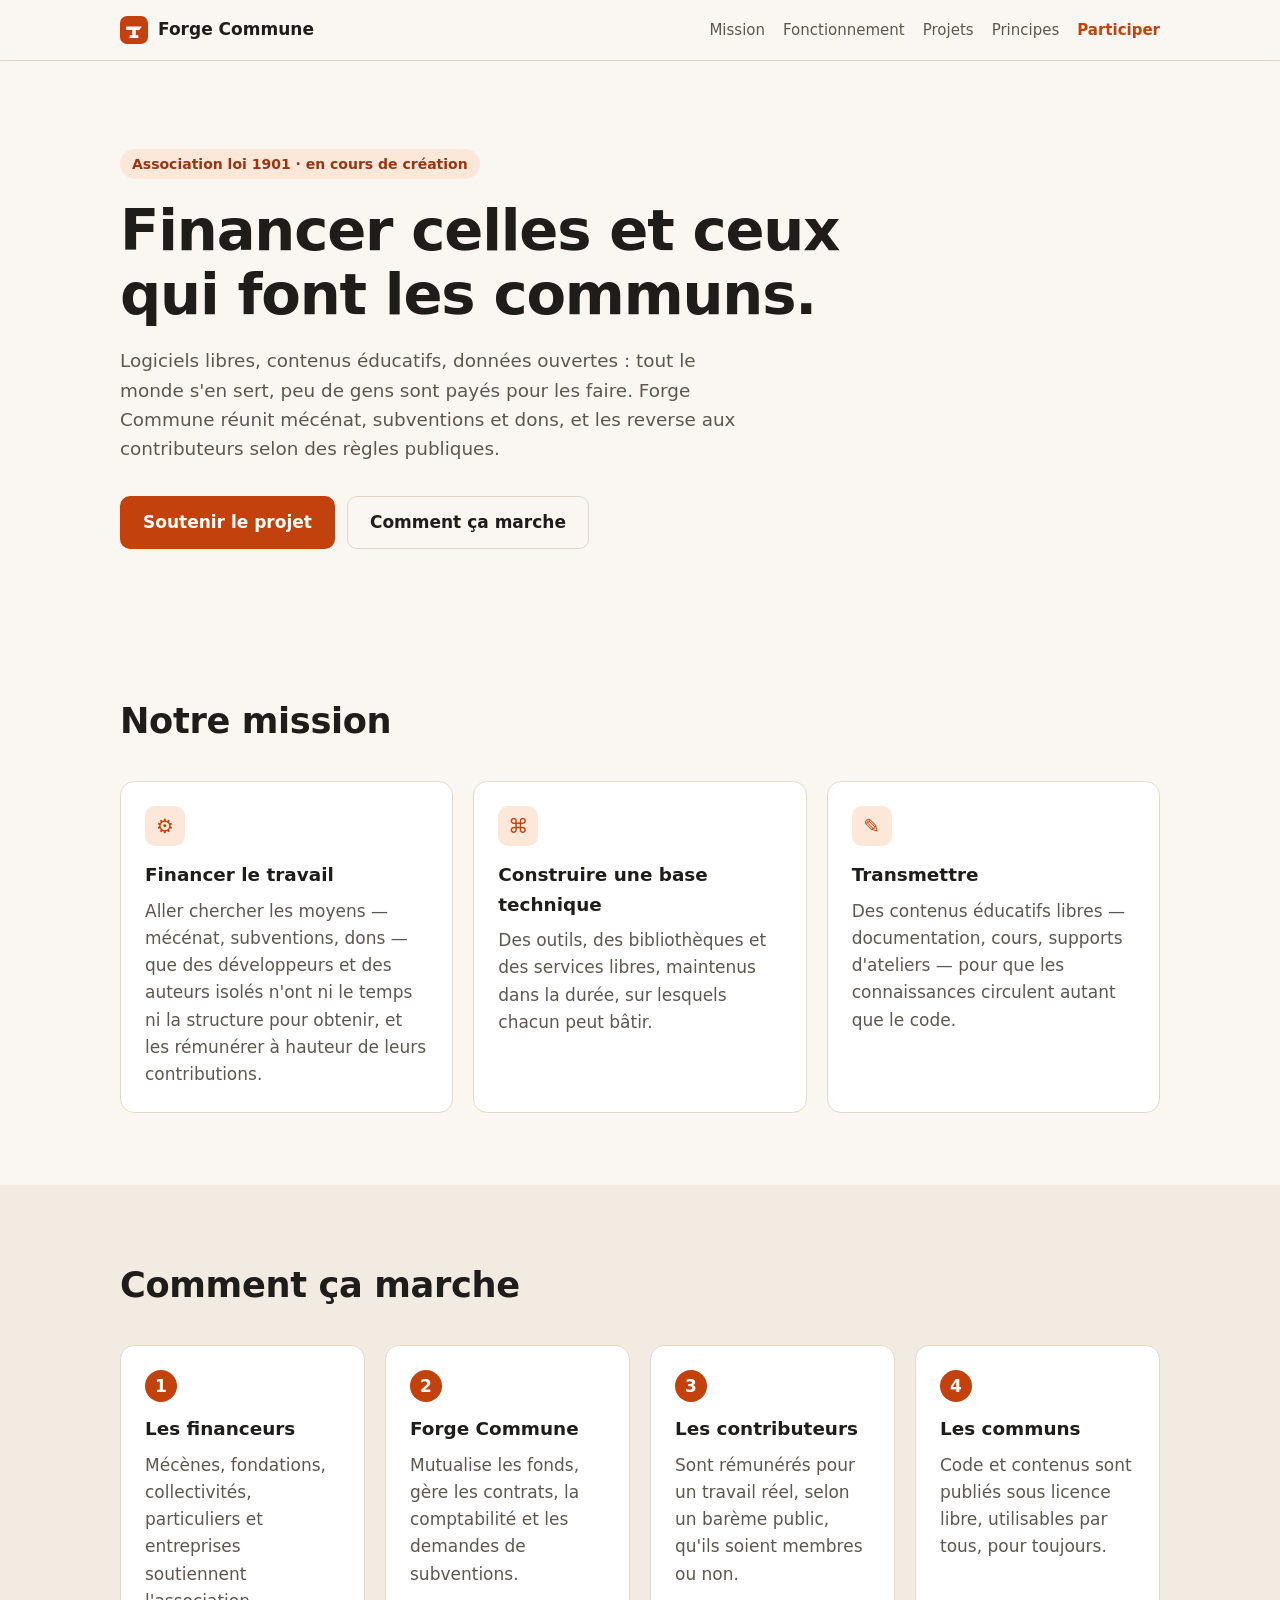
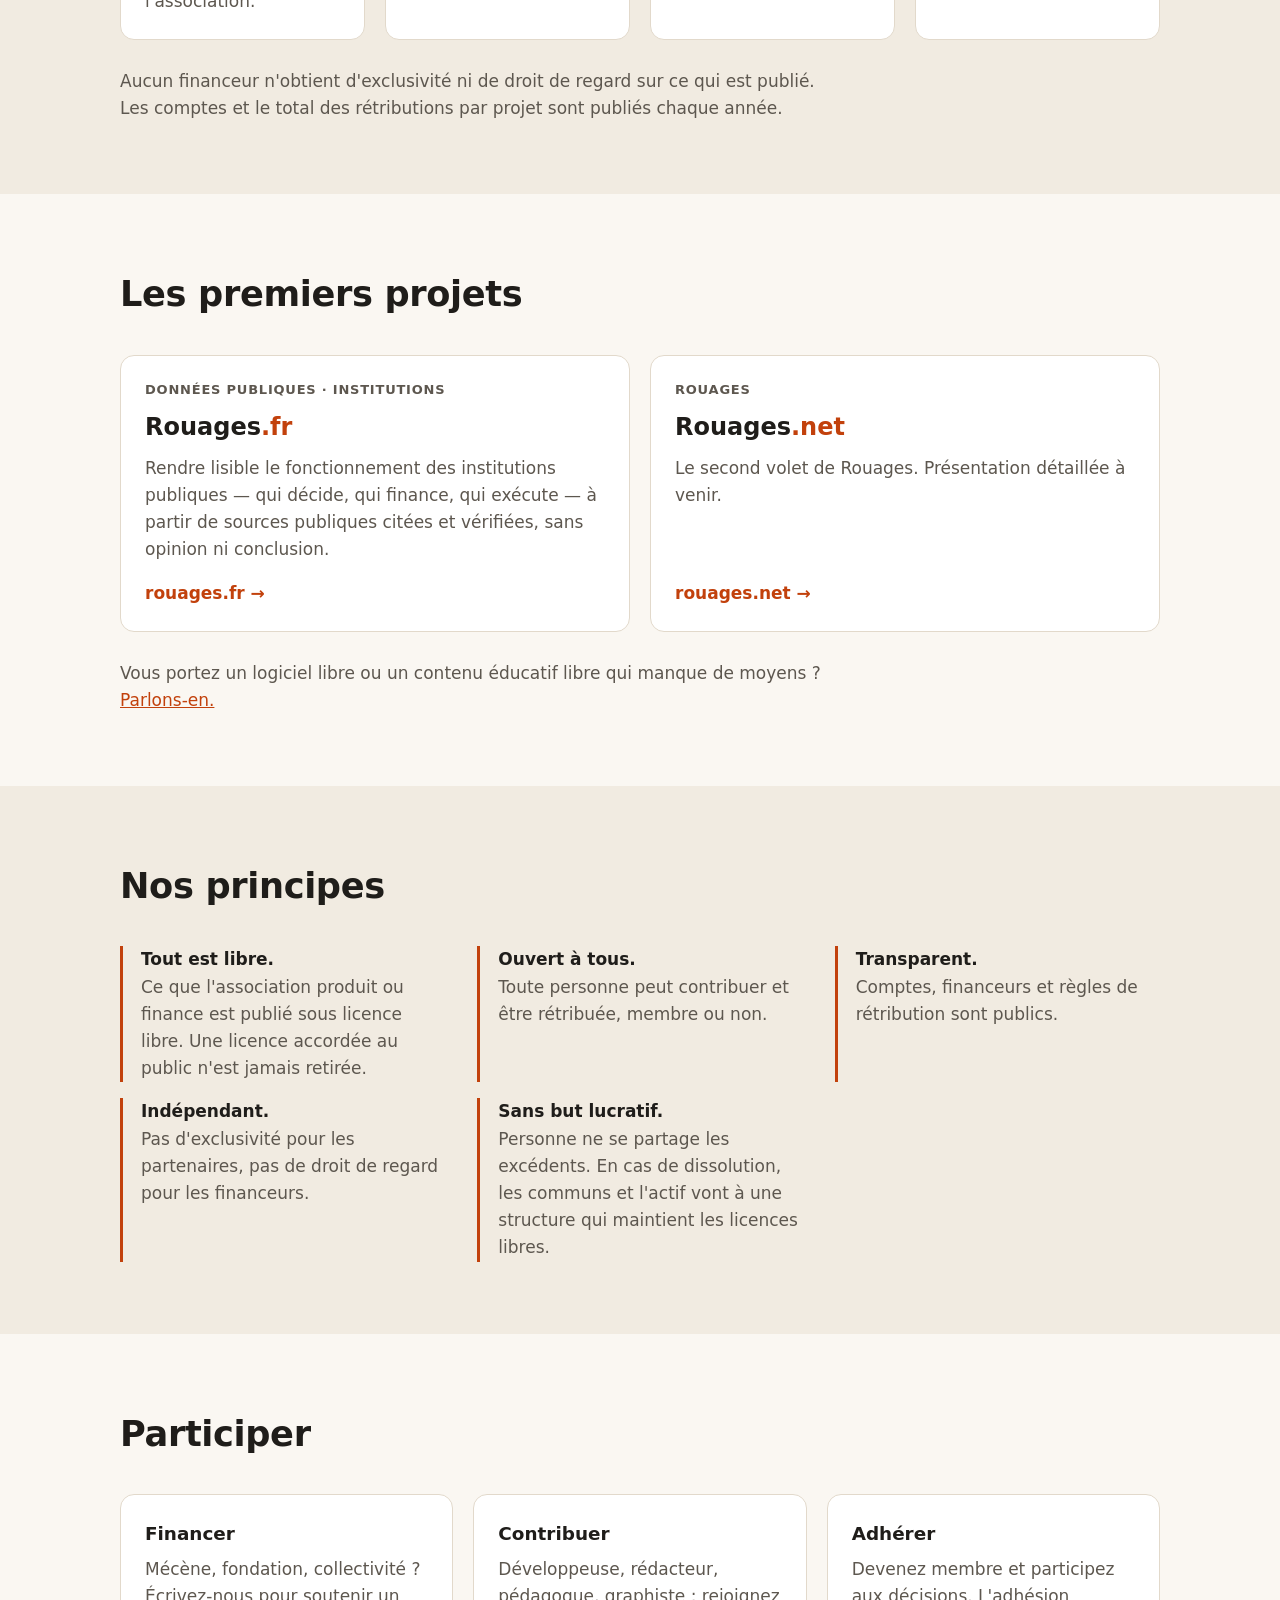
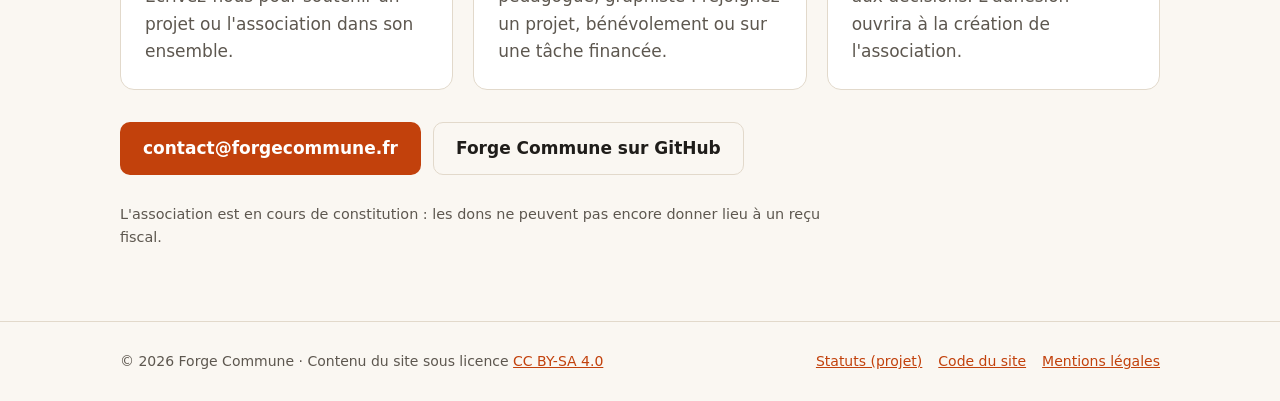
==== index.html @ 016676b9 "Ajoute le site de présentation de Forge Commune Co-Authored-By: Claude Opus 5.5 <noreply@anthropic.c" ====
<!doctype html>
<html lang="fr">
<head>
  <meta charset="utf-8">
  <meta name="viewport" content="width=device-width, initial-scale=1">
  <title>Forge Commune — financer celles et ceux qui font les communs</title>
  <meta name="description" content="Forge Commune est une association (en cours de création) qui finance le travail des personnes qui développent des logiciels libres et des contenus éducatifs libres.">
  <link rel="icon" href="favicon.svg" type="image/svg+xml">
  <link rel="stylesheet" href="style.css">
</head>
<body>
  <header class="site-header">
    <div class="wrap header-inner">
      <a class="brand" href="#top" aria-label="Forge Commune, accueil">
        <img src="favicon.svg" alt="" width="28" height="28">
        <span>Forge Commune</span>
      </a>
      <nav aria-label="Navigation principale">
        <ul>
          <li><a href="#mission">Mission</a></li>
          <li><a href="#fonctionnement">Fonctionnement</a></li>
          <li><a href="#projets">Projets</a></li>
          <li><a href="#principes">Principes</a></li>
          <li><a class="nav-cta" href="#participer">Participer</a></li>
        </ul>
      </nav>
    </div>
  </header>

  <main id="top">
    <section class="hero">
      <div class="wrap">
        <p class="badge">Association loi 1901 · en cours de création</p>
        <h1>Financer celles et ceux<br>qui font les communs.</h1>
        <p class="lead">
          Logiciels libres, contenus éducatifs, données ouvertes : tout le monde
          s'en sert, peu de gens sont payés pour les faire. Forge Commune réunit
          mécénat, subventions et dons, et les reverse aux contributeurs selon
          des règles publiques.
        </p>
        <div class="actions">
          <a class="btn btn-primary" href="#participer">Soutenir le projet</a>
          <a class="btn btn-ghost" href="#fonctionnement">Comment ça marche</a>
        </div>
      </div>
    </section>

    <section id="mission" class="section">
      <div class="wrap">
        <h2>Notre mission</h2>
        <div class="grid grid-3">
          <article class="card">
            <div class="card-icon" aria-hidden="true">⚙</div>
            <h3>Financer le travail</h3>
            <p>
              Aller chercher les moyens — mécénat, subventions, dons — que des
              développeurs et des auteurs isolés n'ont ni le temps ni la
              structure pour obtenir, et les rémunérer à hauteur de leurs
              contributions.
            </p>
          </article>
          <article class="card">
            <div class="card-icon" aria-hidden="true">⌘</div>
            <h3>Construire une base technique</h3>
            <p>
              Des outils, des bibliothèques et des services libres, maintenus
              dans la durée, sur lesquels chacun peut bâtir.
            </p>
          </article>
          <article class="card">
            <div class="card-icon" aria-hidden="true">✎</div>
            <h3>Transmettre</h3>
            <p>
              Des contenus éducatifs libres — documentation, cours, supports
              d'ateliers — pour que les connaissances circulent autant que
              le code.
            </p>
          </article>
        </div>
      </div>
    </section>

    <section id="fonctionnement" class="section section-alt">
      <div class="wrap">
        <h2>Comment ça marche</h2>
        <ol class="flow" aria-label="Circuit du financement">
          <li>
            <span class="flow-step">1</span>
            <h3>Les financeurs</h3>
            <p>Mécènes, fondations, collectivités, particuliers et entreprises
              soutiennent l'association.</p>
          </li>
          <li>
            <span class="flow-step">2</span>
            <h3>Forge Commune</h3>
            <p>Mutualise les fonds, gère les contrats, la comptabilité et les
              demandes de subventions.</p>
          </li>
          <li>
            <span class="flow-step">3</span>
            <h3>Les contributeurs</h3>
            <p>Sont rémunérés pour un travail réel, selon un barème public,
              qu'ils soient membres ou non.</p>
          </li>
          <li>
            <span class="flow-step">4</span>
            <h3>Les communs</h3>
            <p>Code et contenus sont publiés sous licence libre, utilisables
              par tous, pour toujours.</p>
          </li>
        </ol>
        <p class="note">
          Aucun financeur n'obtient d'exclusivité ni de droit de regard sur ce
          qui est publié. Les comptes et le total des rétributions par projet
          sont publiés chaque année.
        </p>
      </div>
    </section>

    <section id="projets" class="section">
      <div class="wrap">
        <h2>Les premiers projets</h2>
        <div class="grid grid-2">
          <article class="card project">
            <p class="project-tag">Données publiques · institutions</p>
            <h3>Rouages<span class="tld">.fr</span></h3>
            <p>
              Rendre lisible le fonctionnement des institutions publiques — qui
              décide, qui finance, qui exécute — à partir de sources publiques
              citées et vérifiées, sans opinion ni conclusion.
            </p>
            <a class="link-arrow" href="https://rouages.fr">rouages.fr</a>
          </article>
          <article class="card project">
            <p class="project-tag">Rouages</p>
            <h3>Rouages<span class="tld">.net</span></h3>
            <p>
              Le second volet de Rouages. Présentation détaillée à venir.
            </p>
            <a class="link-arrow" href="https://rouages.net">rouages.net</a>
          </article>
        </div>
        <p class="note">
          Vous portez un logiciel libre ou un contenu éducatif libre qui
          manque de moyens ? <a href="#participer">Parlons-en.</a>
        </p>
      </div>
    </section>

    <section id="principes" class="section section-alt">
      <div class="wrap">
        <h2>Nos principes</h2>
        <ul class="principles">
          <li>
            <strong>Tout est libre.</strong>
            Ce que l'association produit ou finance est publié sous licence
            libre. Une licence accordée au public n'est jamais retirée.
          </li>
          <li>
            <strong>Ouvert à tous.</strong>
            Toute personne peut contribuer et être rétribuée, membre ou non.
          </li>
          <li>
            <strong>Transparent.</strong>
            Comptes, financeurs et règles de rétribution sont publics.
          </li>
          <li>
            <strong>Indépendant.</strong>
            Pas d'exclusivité pour les partenaires, pas de droit de regard pour
            les financeurs.
          </li>
          <li>
            <strong>Sans but lucratif.</strong>
            Personne ne se partage les excédents. En cas de dissolution, les
            communs et l'actif vont à une structure qui maintient les licences
            libres.
          </li>
        </ul>
      </div>
    </section>

    <section id="participer" class="section">
      <div class="wrap">
        <h2>Participer</h2>
        <div class="grid grid-3">
          <article class="card">
            <h3>Financer</h3>
            <p>
              Mécène, fondation, collectivité ? Écrivez-nous pour soutenir un
              projet ou l'association dans son ensemble.
            </p>
          </article>
          <article class="card">
            <h3>Contribuer</h3>
            <p>
              Développeuse, rédacteur, pédagogue, graphiste : rejoignez un projet,
              bénévolement ou sur une tâche financée.
            </p>
          </article>
          <article class="card">
            <h3>Adhérer</h3>
            <p>
              Devenez membre et participez aux décisions. L'adhésion ouvrira à
              la création de l'association.
            </p>
          </article>
        </div>
        <div class="contact">
          <a class="btn btn-primary" href="mailto:contact@forgecommune.fr">contact@forgecommune.fr</a>
          <a class="btn btn-ghost" href="https://github.com/Forge-Commune">Forge Commune sur GitHub</a>
        </div>
        <p class="note small">
          L'association est en cours de constitution : les dons ne peuvent pas
          encore donner lieu à un reçu fiscal.
        </p>
      </div>
    </section>
  </main>

  <footer class="site-footer">
    <div class="wrap footer-inner">
      <p>© 2026 Forge Commune · Contenu du site sous licence
        <a href="https://creativecommons.org/licenses/by-sa/4.0/deed.fr">CC BY-SA 4.0</a></p>
      <ul>
        <li><a href="https://github.com/Forge-Commune/Documents">Statuts (projet)</a></li>
        <li><a href="https://github.com/Forge-Commune/forgecommune.fr">Code du site</a></li>
        <li><a href="mentions-legales.html">Mentions légales</a></li>
      </ul>
    </div>
  </footer>
</body>
</html>
---- style.css ----
:root {
  --bg: #faf7f2;
  --bg-alt: #f1ebe1;
  --surface: #ffffff;
  --text: #1f1d1a;
  --muted: #5d574f;
  --border: #e2d9cb;
  --accent: #c2410c;
  --accent-strong: #9a3412;
  --accent-soft: #fde7d8;
  --radius: 14px;
  --max: 1080px;
  color-scheme: light dark;
}

@media (prefers-color-scheme: dark) {
  :root {
    --bg: #161412;
    --bg-alt: #1e1b18;
    --surface: #24211d;
    --text: #f2ede6;
    --muted: #b3aa9e;
    --border: #3a352f;
    --accent: #fb923c;
    --accent-strong: #fdba74;
    --accent-soft: #3b2416;
  }
}

*, *::before, *::after { box-sizing: border-box; }

html { scroll-behavior: smooth; scroll-padding-top: 72px; }

body {
  margin: 0;
  background: var(--bg);
  color: var(--text);
  font-family: system-ui, -apple-system, "Segoe UI", Roboto, "Helvetica Neue", Arial, sans-serif;
  font-size: 17px;
  line-height: 1.6;
  -webkit-font-smoothing: antialiased;
}

a { color: var(--accent); }
a:hover { color: var(--accent-strong); }

.wrap {
  max-width: var(--max);
  margin: 0 auto;
  padding: 0 20px;
}

/* En-tête */
.site-header {
  position: sticky;
  top: 0;
  z-index: 10;
  background: color-mix(in srgb, var(--bg) 88%, transparent);
  backdrop-filter: blur(8px);
  border-bottom: 1px solid var(--border);
}
.header-inner {
  display: flex;
  align-items: center;
  justify-content: space-between;
  gap: 16px;
  min-height: 60px;
  flex-wrap: wrap;
}
.brand {
  display: inline-flex;
  align-items: center;
  gap: 10px;
  font-weight: 700;
  color: var(--text);
  text-decoration: none;
}
.site-header nav ul {
  display: flex;
  flex-wrap: wrap;
  gap: 4px 18px;
  list-style: none;
  margin: 0;
  padding: 0;
  font-size: 15px;
}
.site-header nav a { color: var(--muted); text-decoration: none; }
.site-header nav a:hover { color: var(--text); }
.site-header nav a.nav-cta { color: var(--accent); font-weight: 600; }

/* Accroche */
.hero { padding: 88px 0 72px; }
.badge {
  display: inline-block;
  margin: 0 0 20px;
  padding: 4px 12px;
  border-radius: 999px;
  background: var(--accent-soft);
  color: var(--accent-strong);
  font-size: 14px;
  font-weight: 600;
}
h1 {
  margin: 0 0 20px;
  font-size: clamp(2.2rem, 6vw, 3.6rem);
  line-height: 1.1;
  letter-spacing: -0.02em;
}
.lead {
  max-width: 640px;
  margin: 0 0 32px;
  color: var(--muted);
  font-size: 1.15rem;
}
.actions, .contact { display: flex; flex-wrap: wrap; gap: 12px; }

.btn {
  display: inline-block;
  padding: 12px 22px;
  border-radius: 10px;
  font-weight: 600;
  text-decoration: none;
  border: 1px solid transparent;
}
.btn-primary { background: var(--accent); color: #fff; }
.btn-primary:hover { background: var(--accent-strong); color: #fff; }
@media (prefers-color-scheme: dark) {
  .btn-primary, .btn-primary:hover { color: #1a0f08; }
}
.btn-ghost { border-color: var(--border); color: var(--text); }
.btn-ghost:hover { border-color: var(--accent); color: var(--accent); }

/* Sections */
.section { padding: 72px 0; }
.section-alt { background: var(--bg-alt); }
h2 {
  margin: 0 0 32px;
  font-size: clamp(1.6rem, 3.5vw, 2.2rem);
  letter-spacing: -0.01em;
}
h3 { margin: 0 0 8px; font-size: 1.15rem; }

.grid { display: grid; gap: 20px; }
.grid-2 { grid-template-columns: repeat(auto-fit, minmax(min(280px, 100%), 1fr)); }
.grid-3 { grid-template-columns: repeat(auto-fit, minmax(min(240px, 100%), 1fr)); }

.card {
  background: var(--surface);
  border: 1px solid var(--border);
  border-radius: var(--radius);
  padding: 24px;
}
.card p { margin: 0; color: var(--muted); }
.card-icon {
  width: 40px;
  height: 40px;
  display: grid;
  place-items: center;
  margin-bottom: 14px;
  border-radius: 10px;
  background: var(--accent-soft);
  color: var(--accent);
  font-size: 20px;
}

/* Circuit du financement */
.flow {
  display: grid;
  grid-template-columns: repeat(auto-fit, minmax(min(200px, 100%), 1fr));
  gap: 20px;
  list-style: none;
  margin: 0;
  padding: 0;
  counter-reset: none;
}
.flow li {
  position: relative;
  background: var(--surface);
  border: 1px solid var(--border);
  border-radius: var(--radius);
  padding: 24px;
}
.flow li p { margin: 0; color: var(--muted); }
.flow-step {
  display: inline-grid;
  place-items: center;
  width: 32px;
  height: 32px;
  margin-bottom: 12px;
  border-radius: 50%;
  background: var(--accent);
  color: #fff;
  font-weight: 700;
}
@media (prefers-color-scheme: dark) { .flow-step { color: #1a0f08; } }

.note { margin: 28px 0 0; color: var(--muted); max-width: 720px; }
.note.small { font-size: 0.9rem; }

/* Projets */
.project { display: flex; flex-direction: column; gap: 8px; }
.project h3 { font-size: 1.5rem; margin: 0; }
.project .tld { color: var(--accent); }
.project-tag {
  font-size: 13px;
  text-transform: uppercase;
  letter-spacing: 0.06em;
  font-weight: 600;
}
.link-arrow { margin-top: auto; padding-top: 8px; font-weight: 600; text-decoration: none; }
.link-arrow::after { content: " →"; }

/* Principes */
.principles {
  display: grid;
  grid-template-columns: repeat(auto-fit, minmax(min(300px, 100%), 1fr));
  gap: 16px 32px;
  list-style: none;
  margin: 0;
  padding: 0;
}
.principles li {
  padding-left: 18px;
  border-left: 3px solid var(--accent);
  color: var(--muted);
}
.principles strong { display: block; color: var(--text); }

.contact { margin-top: 32px; }

/* Pied de page */
.site-footer {
  border-top: 1px solid var(--border);
  padding: 28px 0;
  font-size: 14px;
  color: var(--muted);
}
.footer-inner {
  display: flex;
  flex-wrap: wrap;
  justify-content: space-between;
  gap: 12px;
}
.footer-inner p { margin: 0; }
.footer-inner ul {
  display: flex;
  flex-wrap: wrap;
  gap: 16px;
  list-style: none;
  margin: 0;
  padding: 0;
}

/* Page de texte (mentions légales) */
.prose { max-width: 720px; padding: 56px 20px 72px; margin: 0 auto; }
.prose h1 { font-size: 2.2rem; }
.prose h2 { font-size: 1.3rem; margin: 32px 0 8px; }

@media (max-width: 640px) {
  .hero { padding: 56px 0 48px; }
  .section { padding: 52px 0; }
  .site-header { position: static; }
}
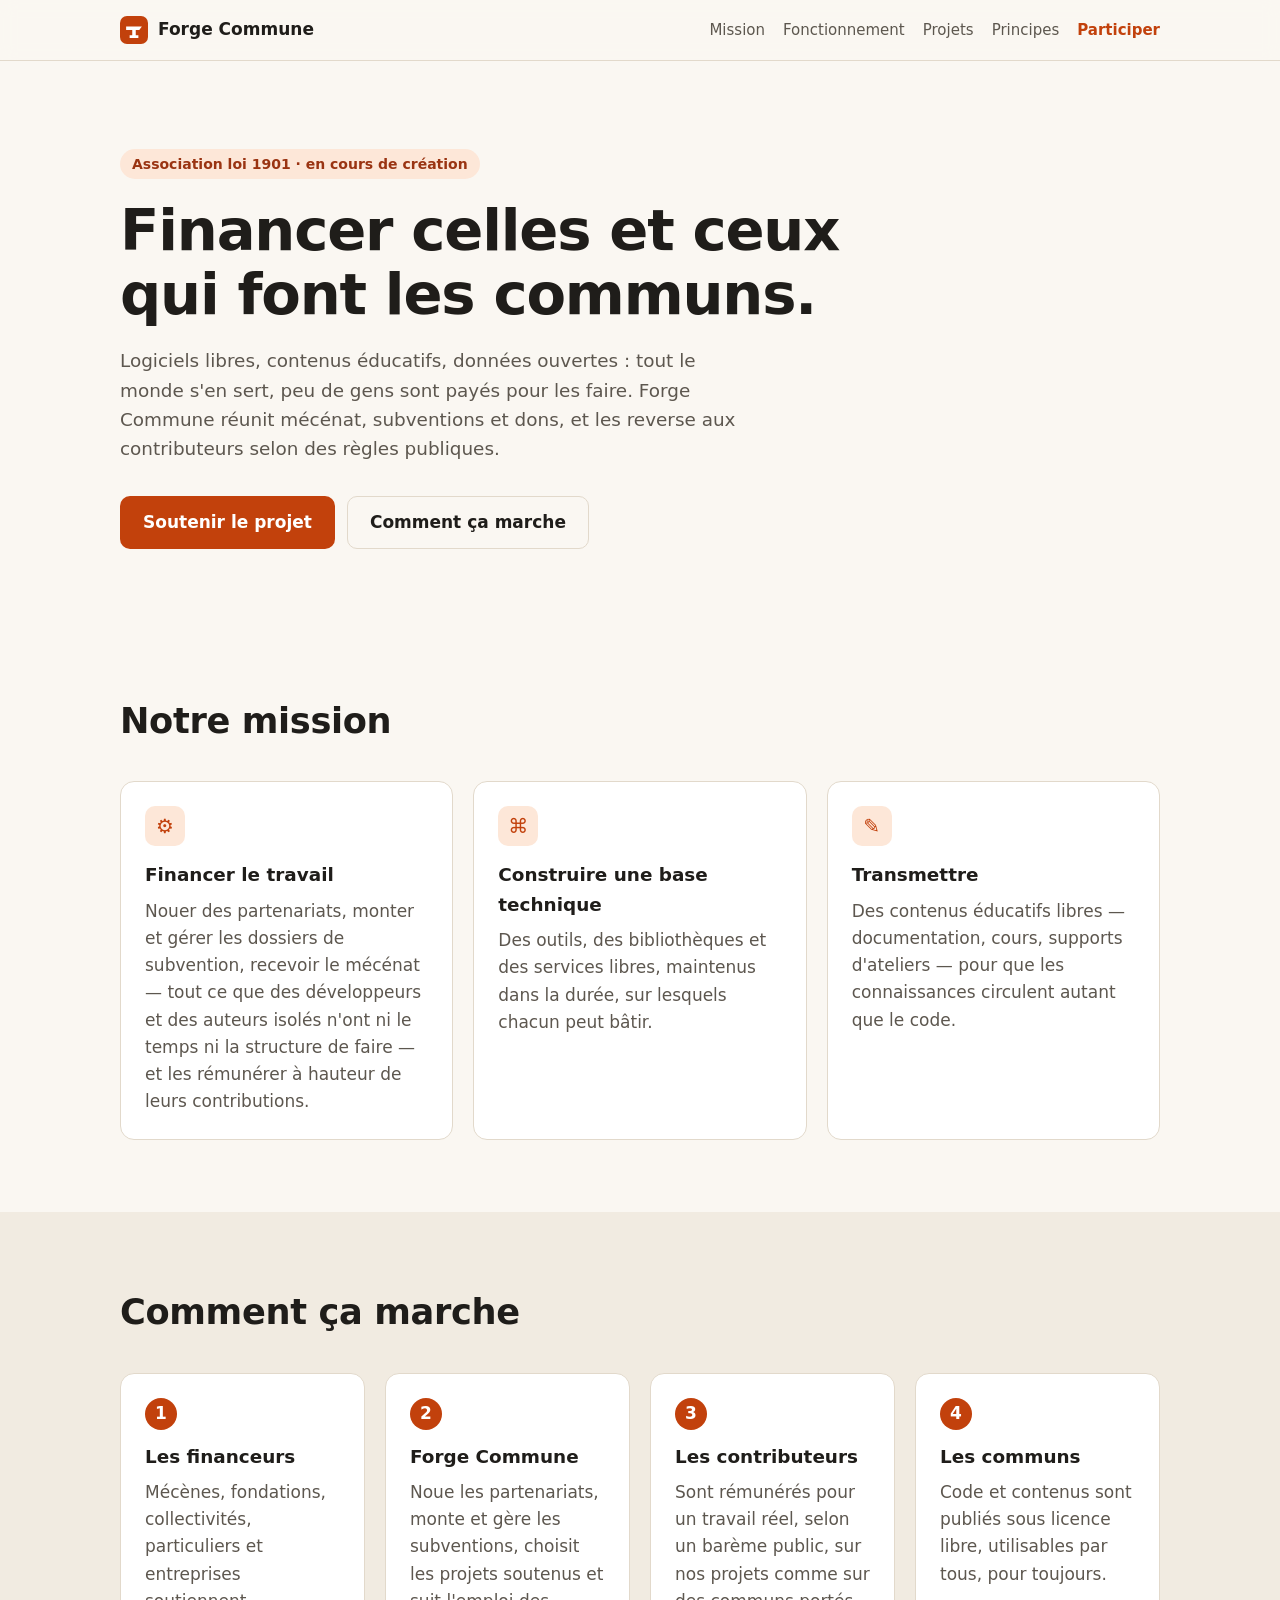
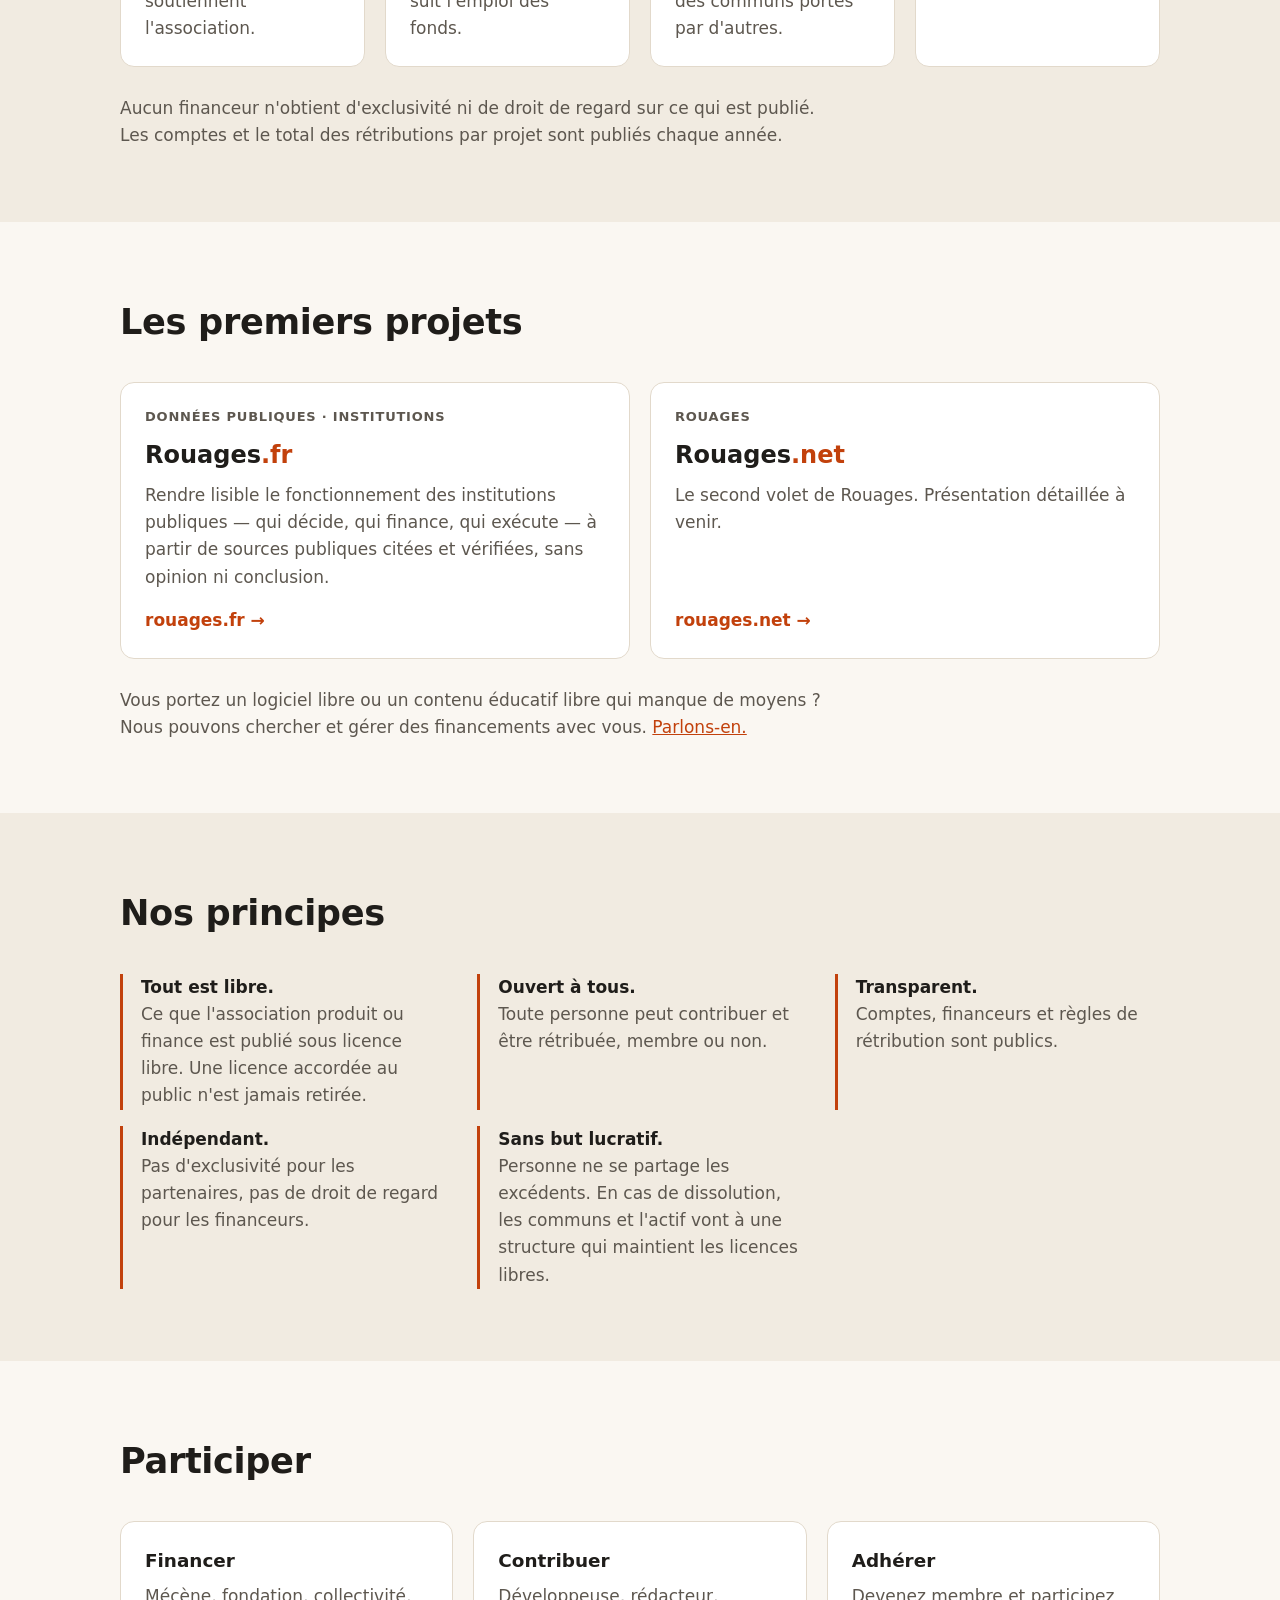
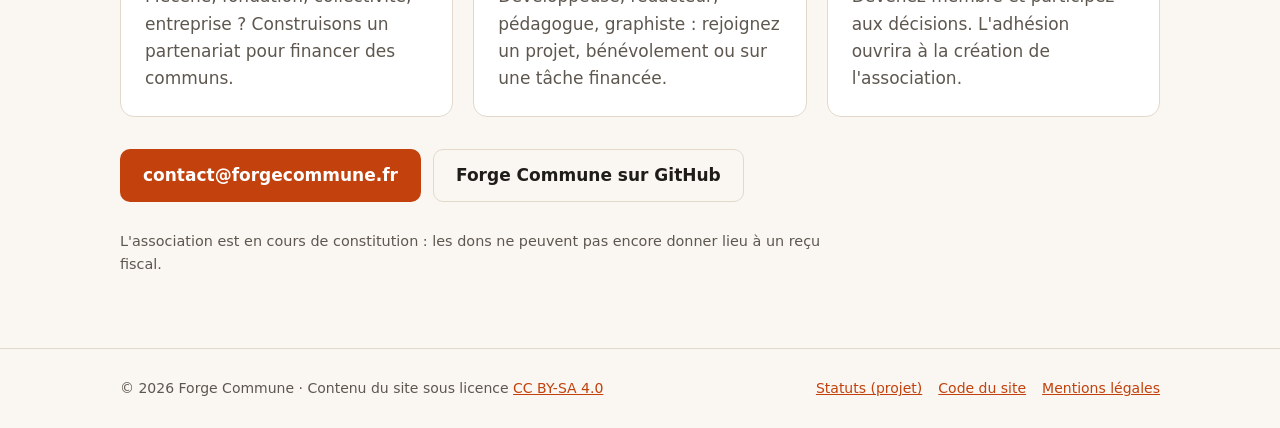
==== commit 076f009f: "Mission : partenariats et gestion des subventions Co-Authored-By: Claude Opus 5.5 <noreply@anthropic" ====
--- a/index.html
+++ b/index.html
@@ -53,10 +53,10 @@
             <div class="card-icon" aria-hidden="true">⚙</div>
             <h3>Financer le travail</h3>
             <p>
-              Aller chercher les moyens — mécénat, subventions, dons — que des
-              développeurs et des auteurs isolés n'ont ni le temps ni la
-              structure pour obtenir, et les rémunérer à hauteur de leurs
-              contributions.
+              Nouer des partenariats, monter et gérer les dossiers de
+              subvention, recevoir le mécénat — tout ce que des développeurs et
+              des auteurs isolés n'ont ni le temps ni la structure de faire — et
+              les rémunérer à hauteur de leurs contributions.
             </p>
           </article>
           <article class="card">
@@ -93,14 +93,14 @@
           <li>
             <span class="flow-step">2</span>
             <h3>Forge Commune</h3>
-            <p>Mutualise les fonds, gère les contrats, la comptabilité et les
-              demandes de subventions.</p>
+            <p>Noue les partenariats, monte et gère les subventions, choisit
+              les projets soutenus et suit l'emploi des fonds.</p>
           </li>
           <li>
             <span class="flow-step">3</span>
             <h3>Les contributeurs</h3>
             <p>Sont rémunérés pour un travail réel, selon un barème public,
-              qu'ils soient membres ou non.</p>
+              sur nos projets comme sur des communs portés par d'autres.</p>
           </li>
           <li>
             <span class="flow-step">4</span>
@@ -142,7 +142,8 @@
         </div>
         <p class="note">
           Vous portez un logiciel libre ou un contenu éducatif libre qui
-          manque de moyens ? <a href="#participer">Parlons-en.</a>
+          manque de moyens ? Nous pouvons chercher et gérer des financements
+          avec vous. <a href="#participer">Parlons-en.</a>
         </p>
       </div>
     </section>
@@ -186,8 +187,8 @@
           <article class="card">
             <h3>Financer</h3>
             <p>
-              Mécène, fondation, collectivité ? Écrivez-nous pour soutenir un
-              projet ou l'association dans son ensemble.
+              Mécène, fondation, collectivité, entreprise ? Construisons un
+              partenariat pour financer des communs.
             </p>
           </article>
           <article class="card">
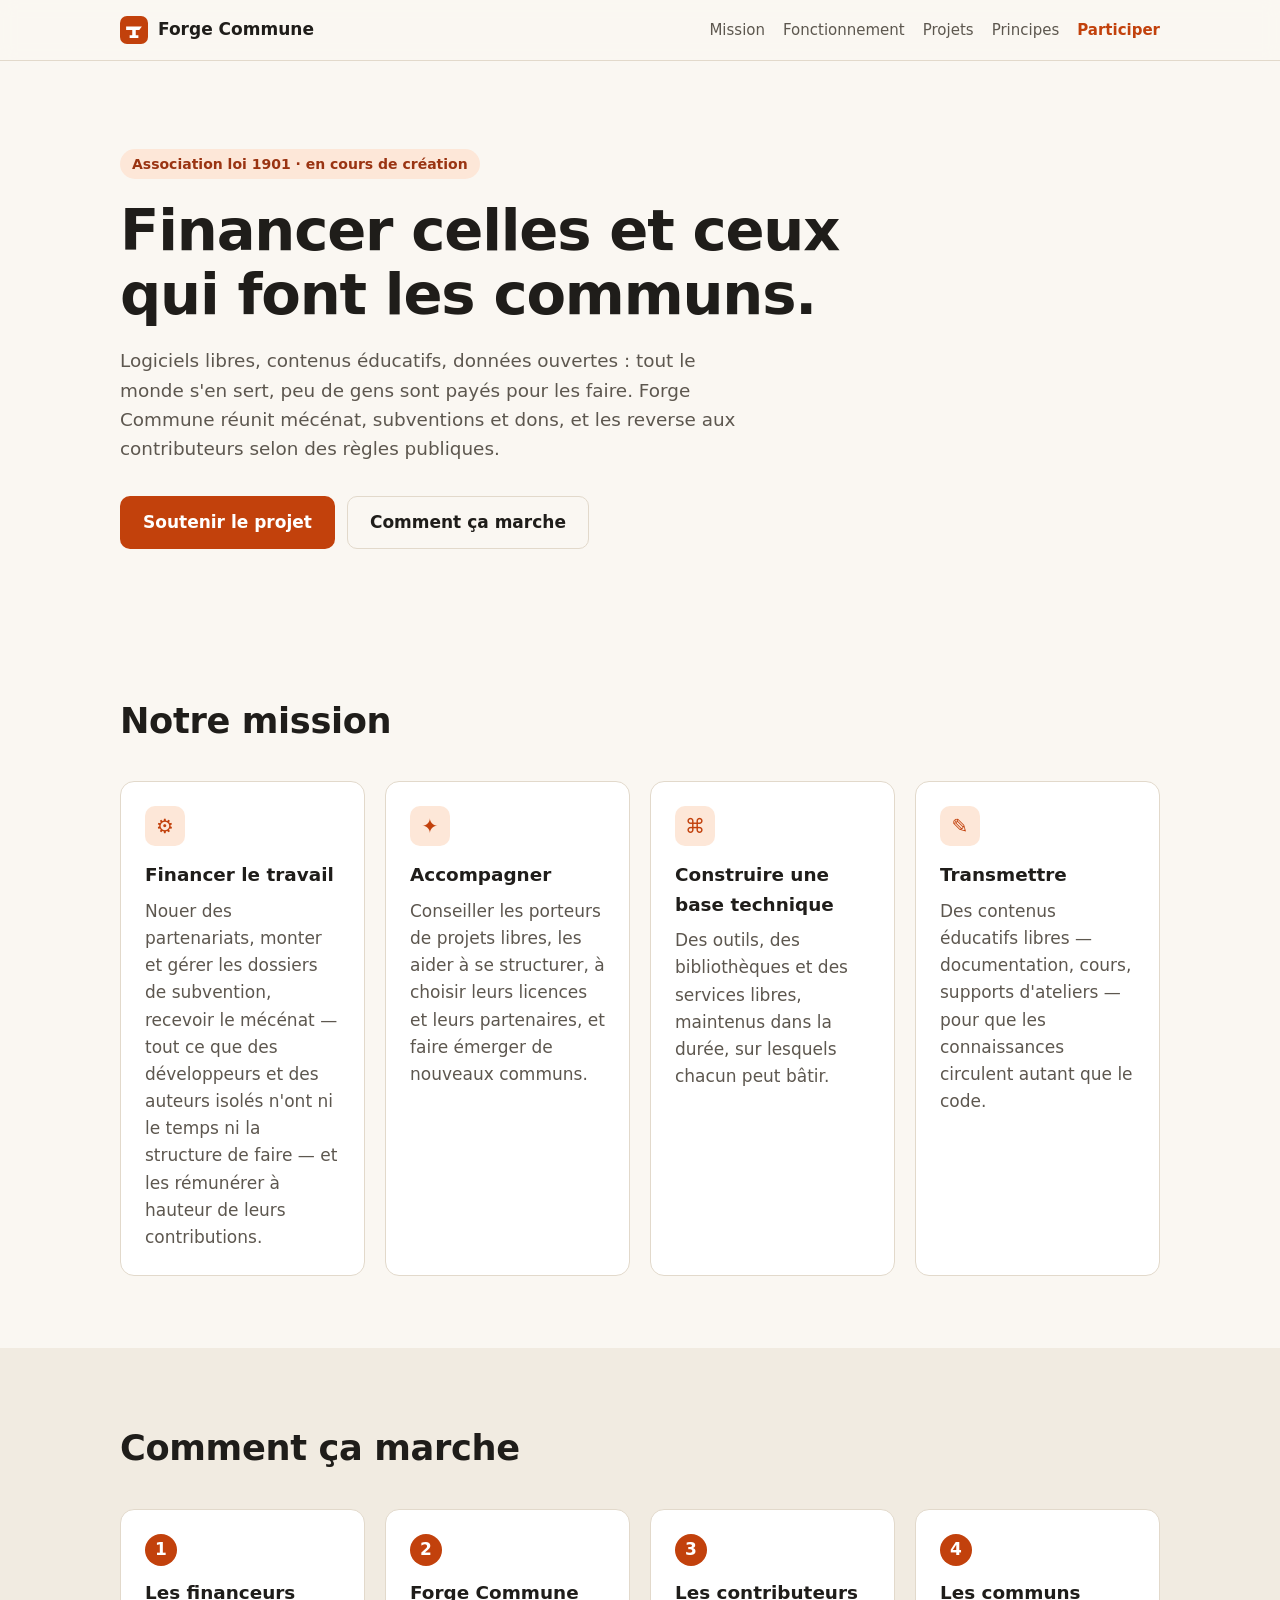
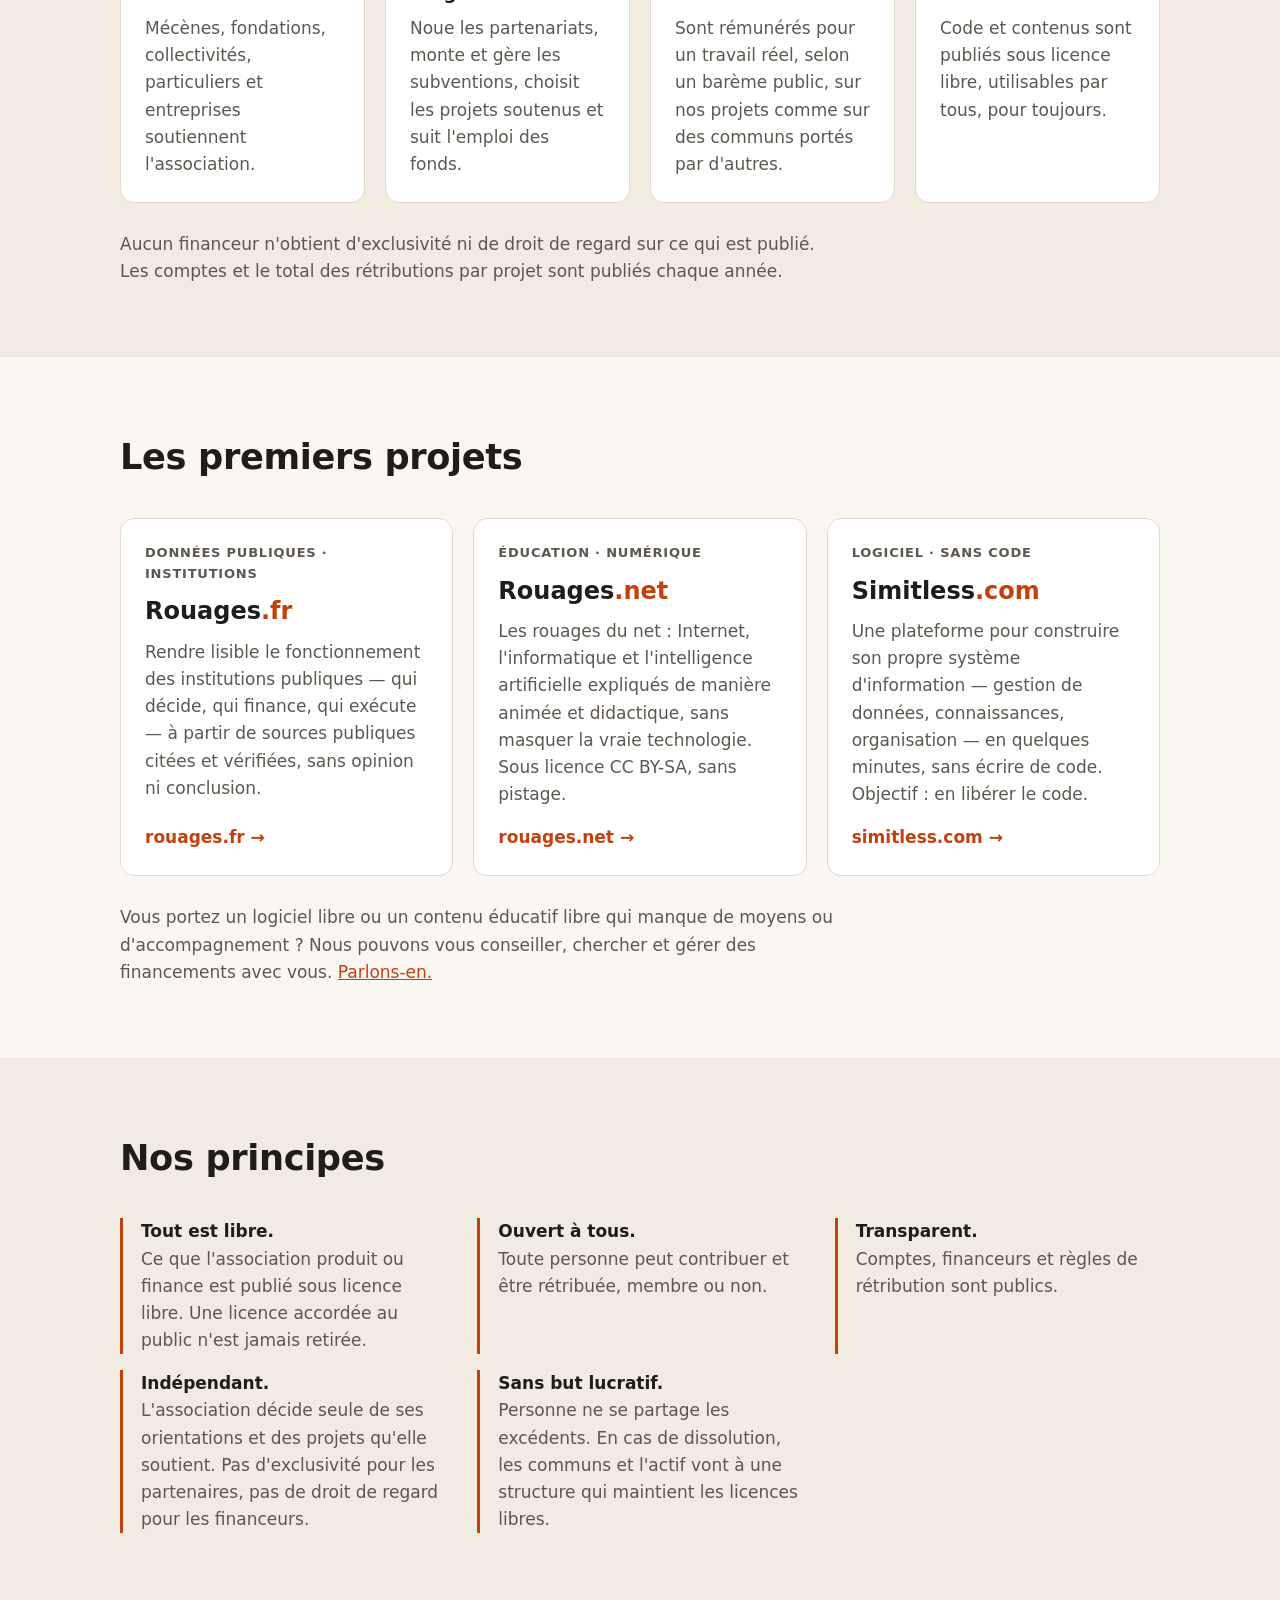
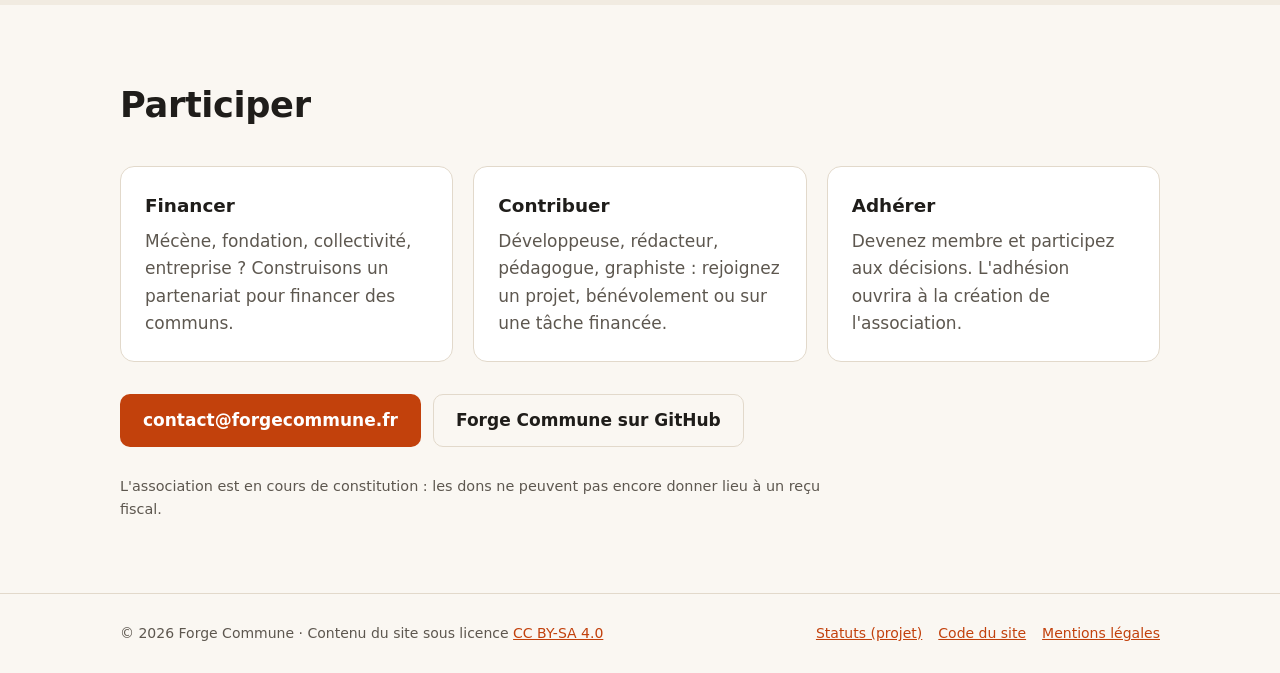
==== commit 37c384b6: "Ajoute Simitless et décrit rouages.net ; mission « Accompagner » Co-Authored-By: Claude Opus 5.5 <no" ====
--- a/index.html
+++ b/index.html
@@ -48,7 +48,7 @@
     <section id="mission" class="section">
       <div class="wrap">
         <h2>Notre mission</h2>
-        <div class="grid grid-3">
+        <div class="grid grid-4">
           <article class="card">
             <div class="card-icon" aria-hidden="true">⚙</div>
             <h3>Financer le travail</h3>
@@ -57,6 +57,15 @@
               subvention, recevoir le mécénat — tout ce que des développeurs et
               des auteurs isolés n'ont ni le temps ni la structure de faire — et
               les rémunérer à hauteur de leurs contributions.
+            </p>
+          </article>
+          <article class="card">
+            <div class="card-icon" aria-hidden="true">✦</div>
+            <h3>Accompagner</h3>
+            <p>
+              Conseiller les porteurs de projets libres, les aider à se
+              structurer, à choisir leurs licences et leurs partenaires, et faire
+              émerger de nouveaux communs.
             </p>
           </article>
           <article class="card">
@@ -120,7 +129,7 @@
     <section id="projets" class="section">
       <div class="wrap">
         <h2>Les premiers projets</h2>
-        <div class="grid grid-2">
+        <div class="grid grid-3">
           <article class="card project">
             <p class="project-tag">Données publiques · institutions</p>
             <h3>Rouages<span class="tld">.fr</span></h3>
@@ -132,18 +141,30 @@
             <a class="link-arrow" href="https://rouages.fr">rouages.fr</a>
           </article>
           <article class="card project">
-            <p class="project-tag">Rouages</p>
+            <p class="project-tag">Éducation · numérique</p>
             <h3>Rouages<span class="tld">.net</span></h3>
             <p>
-              Le second volet de Rouages. Présentation détaillée à venir.
+              Les rouages du net : Internet, l'informatique et l'intelligence
+              artificielle expliqués de manière animée et didactique, sans
+              masquer la vraie technologie. Sous licence CC BY-SA, sans pistage.
             </p>
             <a class="link-arrow" href="https://rouages.net">rouages.net</a>
+          </article>
+          <article class="card project">
+            <p class="project-tag">Logiciel · sans code</p>
+            <h3>Simitless<span class="tld">.com</span></h3>
+            <p>
+              Une plateforme pour construire son propre système d'information
+              — gestion de données, connaissances, organisation — en quelques
+              minutes, sans écrire de code. Objectif : en libérer le code.
+            </p>
+            <a class="link-arrow" href="https://simitless.com">simitless.com</a>
           </article>
         </div>
         <p class="note">
           Vous portez un logiciel libre ou un contenu éducatif libre qui
-          manque de moyens ? Nous pouvons chercher et gérer des financements
-          avec vous. <a href="#participer">Parlons-en.</a>
+          manque de moyens ou d'accompagnement ? Nous pouvons vous conseiller,
+          chercher et gérer des financements avec vous. <a href="#participer">Parlons-en.</a>
         </p>
       </div>
     </section>
@@ -167,8 +188,9 @@
           </li>
           <li>
             <strong>Indépendant.</strong>
-            Pas d'exclusivité pour les partenaires, pas de droit de regard pour
-            les financeurs.
+            L'association décide seule de ses orientations et des projets
+            qu'elle soutient. Pas d'exclusivité pour les partenaires, pas de
+            droit de regard pour les financeurs.
           </li>
           <li>
             <strong>Sans but lucratif.</strong>
--- a/style.css
+++ b/style.css
@@ -143,6 +143,7 @@
 .grid { display: grid; gap: 20px; }
 .grid-2 { grid-template-columns: repeat(auto-fit, minmax(min(280px, 100%), 1fr)); }
 .grid-3 { grid-template-columns: repeat(auto-fit, minmax(min(240px, 100%), 1fr)); }
+.grid-4 { grid-template-columns: repeat(auto-fit, minmax(min(220px, 100%), 1fr)); }
 
 .card {
   background: var(--surface);
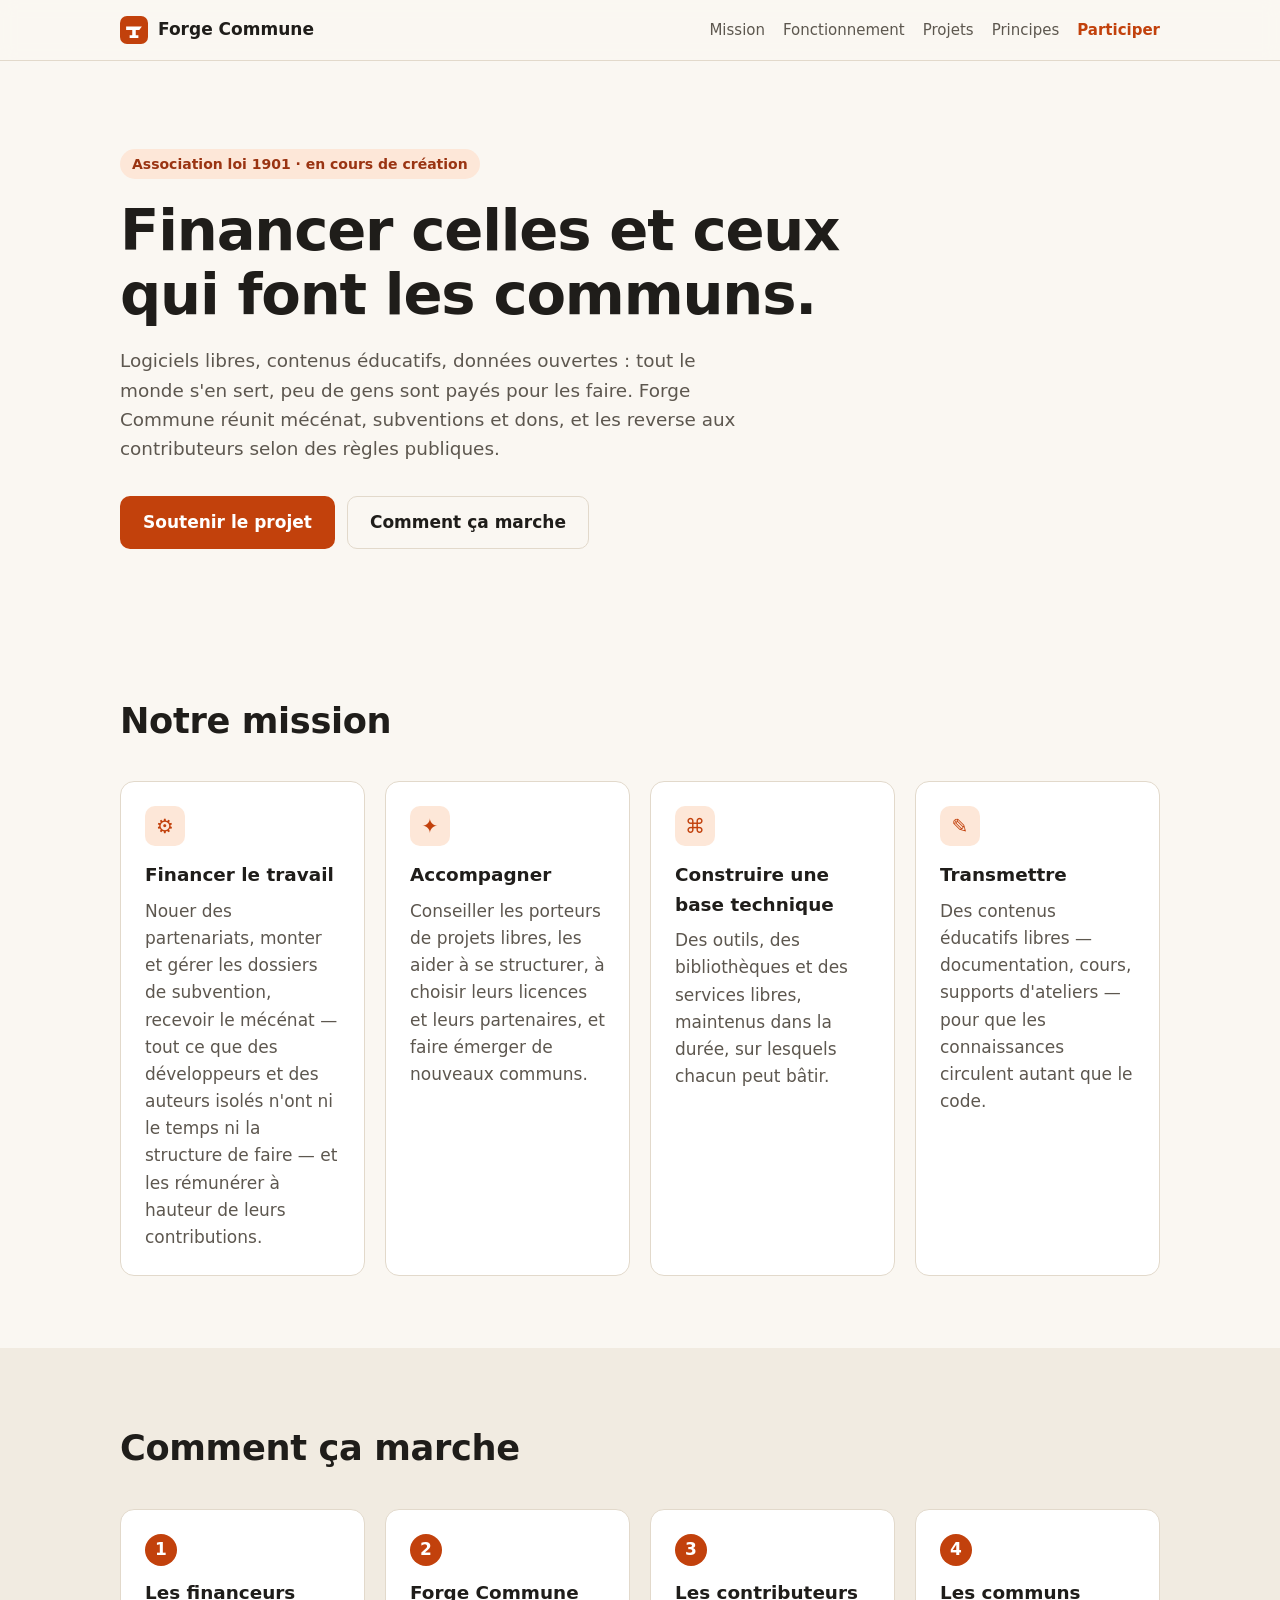
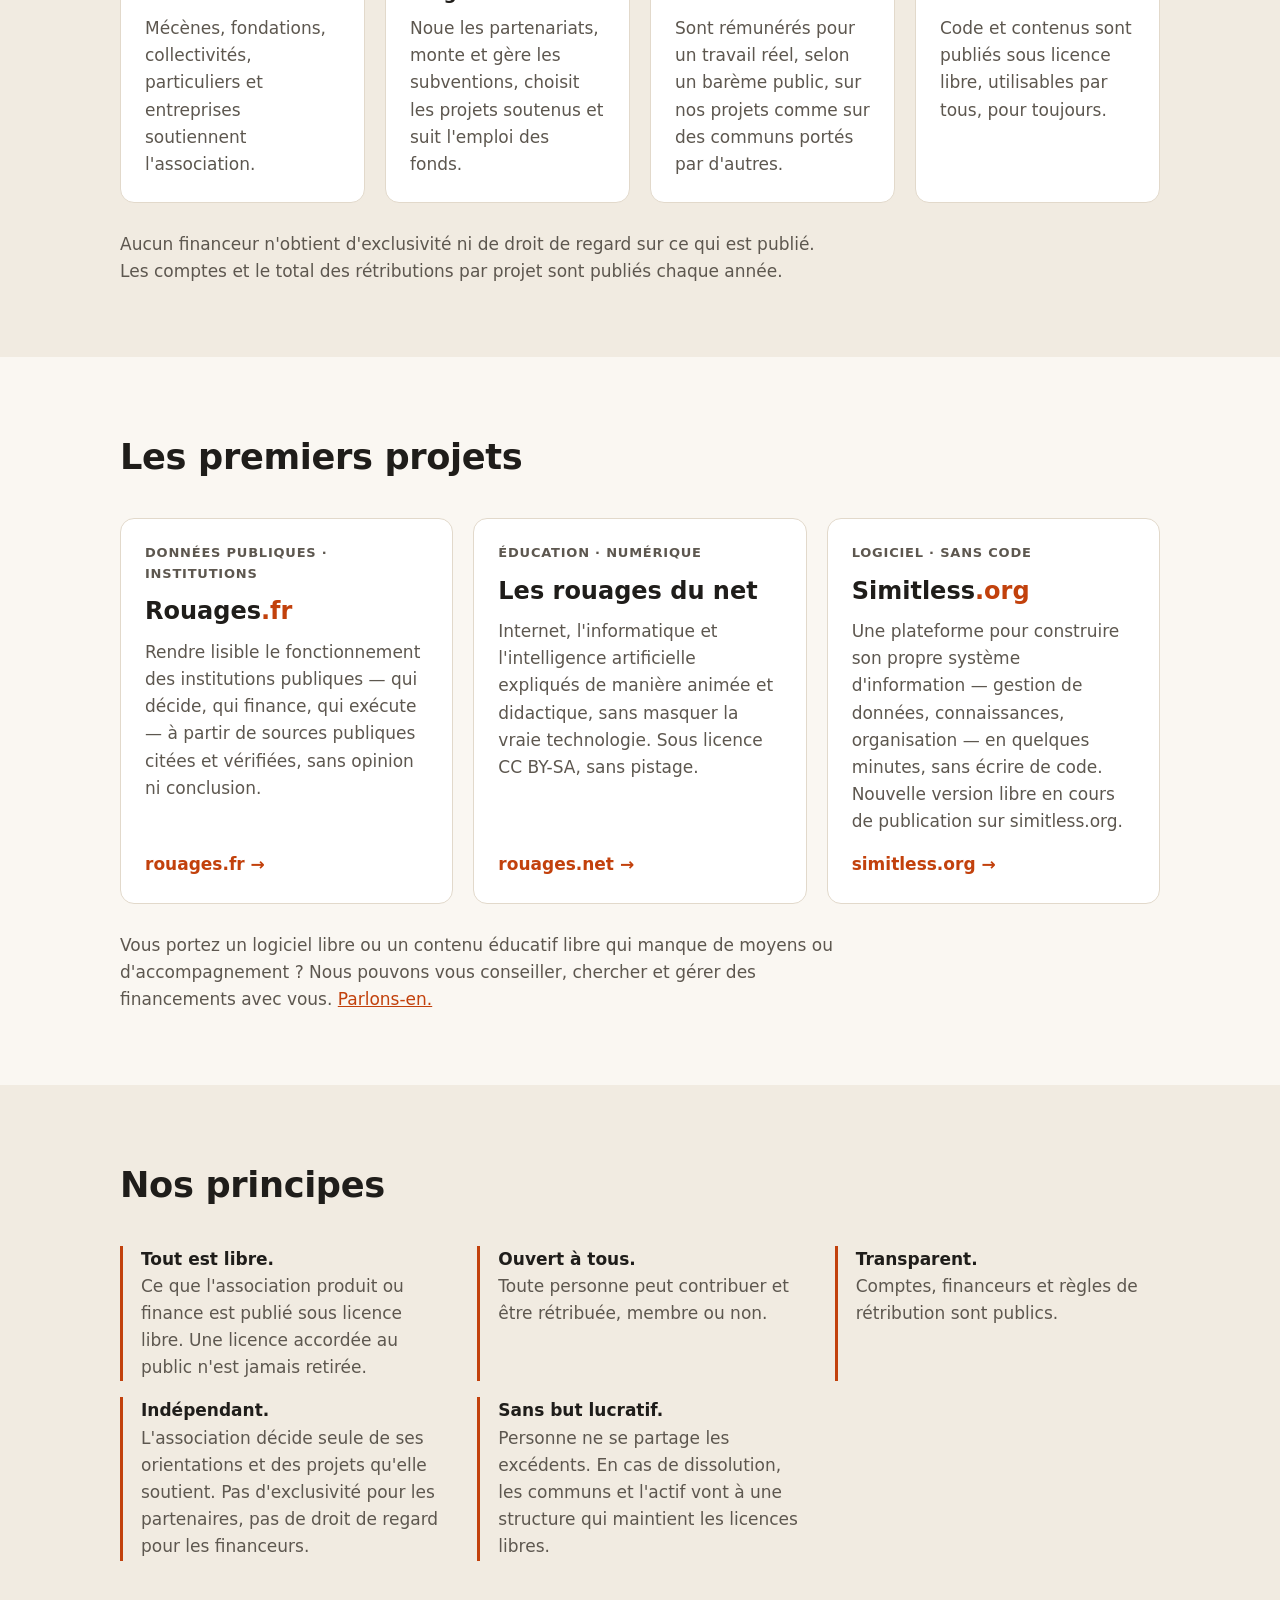
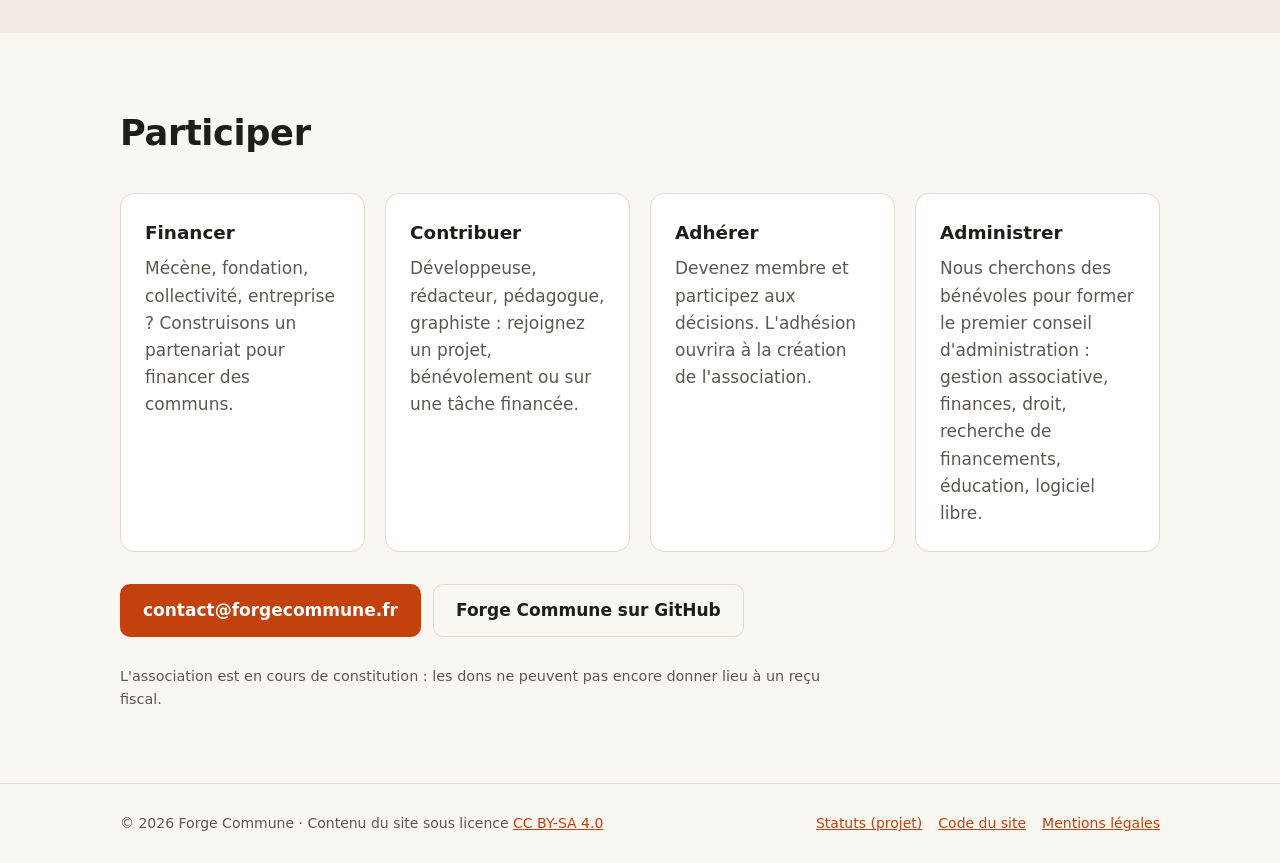
==== commit 731636f6: "Simitless.org, Les rouages du net, appel à administrateurs bénévoles Co-Authored-By: Claude Opus 5.5" ====
--- a/index.html
+++ b/index.html
@@ -142,23 +142,23 @@
           </article>
           <article class="card project">
             <p class="project-tag">Éducation · numérique</p>
-            <h3>Rouages<span class="tld">.net</span></h3>
-            <p>
-              Les rouages du net : Internet, l'informatique et l'intelligence
-              artificielle expliqués de manière animée et didactique, sans
+            <h3>Les rouages du net</h3>
+            <p>
+              Internet, l'informatique et l'intelligence artificielle expliqués de manière animée et didactique, sans
               masquer la vraie technologie. Sous licence CC BY-SA, sans pistage.
             </p>
             <a class="link-arrow" href="https://rouages.net">rouages.net</a>
           </article>
           <article class="card project">
             <p class="project-tag">Logiciel · sans code</p>
-            <h3>Simitless<span class="tld">.com</span></h3>
+            <h3>Simitless<span class="tld">.org</span></h3>
             <p>
               Une plateforme pour construire son propre système d'information
               — gestion de données, connaissances, organisation — en quelques
-              minutes, sans écrire de code. Objectif : en libérer le code.
-            </p>
-            <a class="link-arrow" href="https://simitless.com">simitless.com</a>
+              minutes, sans écrire de code. Nouvelle version libre en cours de
+              publication sur simitless.org.
+            </p>
+            <a class="link-arrow" href="https://simitless.org">simitless.org</a>
           </article>
         </div>
         <p class="note">
@@ -205,7 +205,7 @@
     <section id="participer" class="section">
       <div class="wrap">
         <h2>Participer</h2>
-        <div class="grid grid-3">
+        <div class="grid grid-4">
           <article class="card">
             <h3>Financer</h3>
             <p>
@@ -225,6 +225,14 @@
             <p>
               Devenez membre et participez aux décisions. L'adhésion ouvrira à
               la création de l'association.
+            </p>
+          </article>
+          <article class="card">
+            <h3>Administrer</h3>
+            <p>
+              Nous cherchons des bénévoles pour former le premier conseil
+              d'administration : gestion associative, finances, droit,
+              recherche de financements, éducation, logiciel libre.
             </p>
           </article>
         </div>
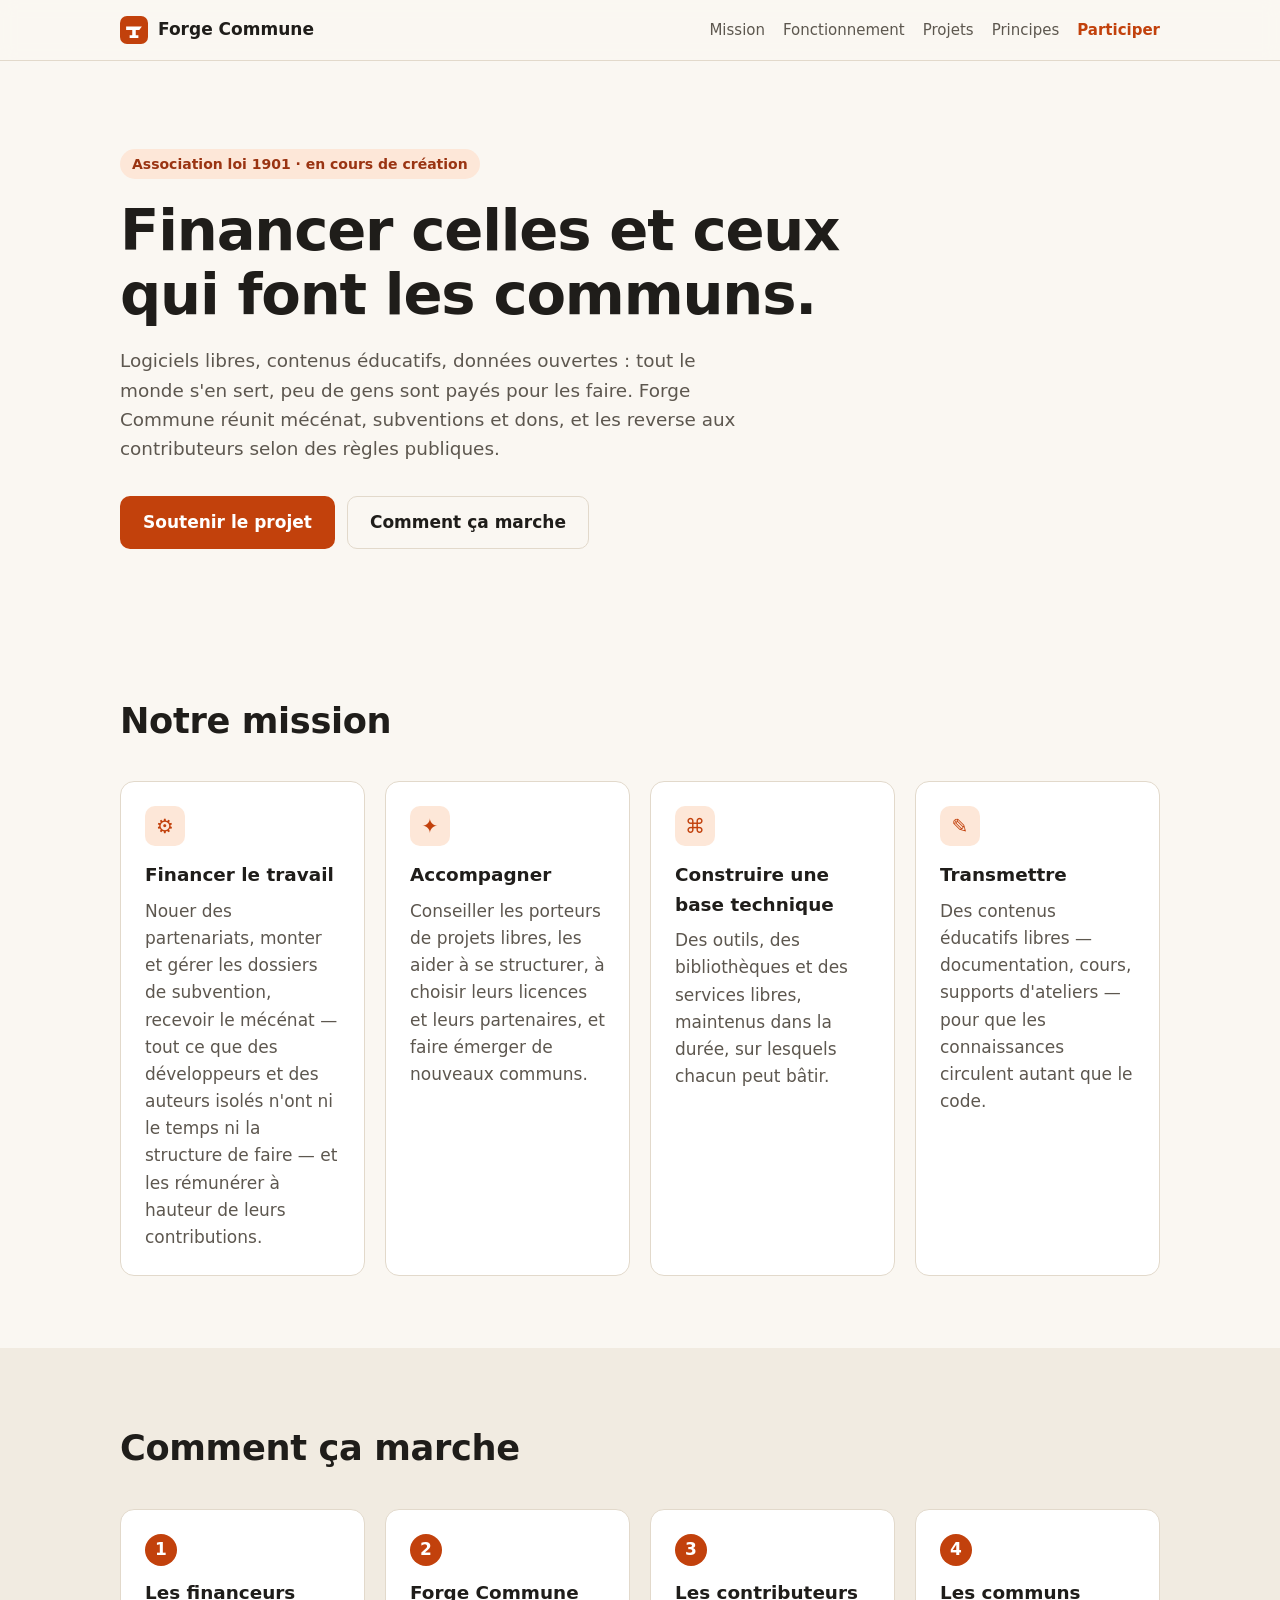
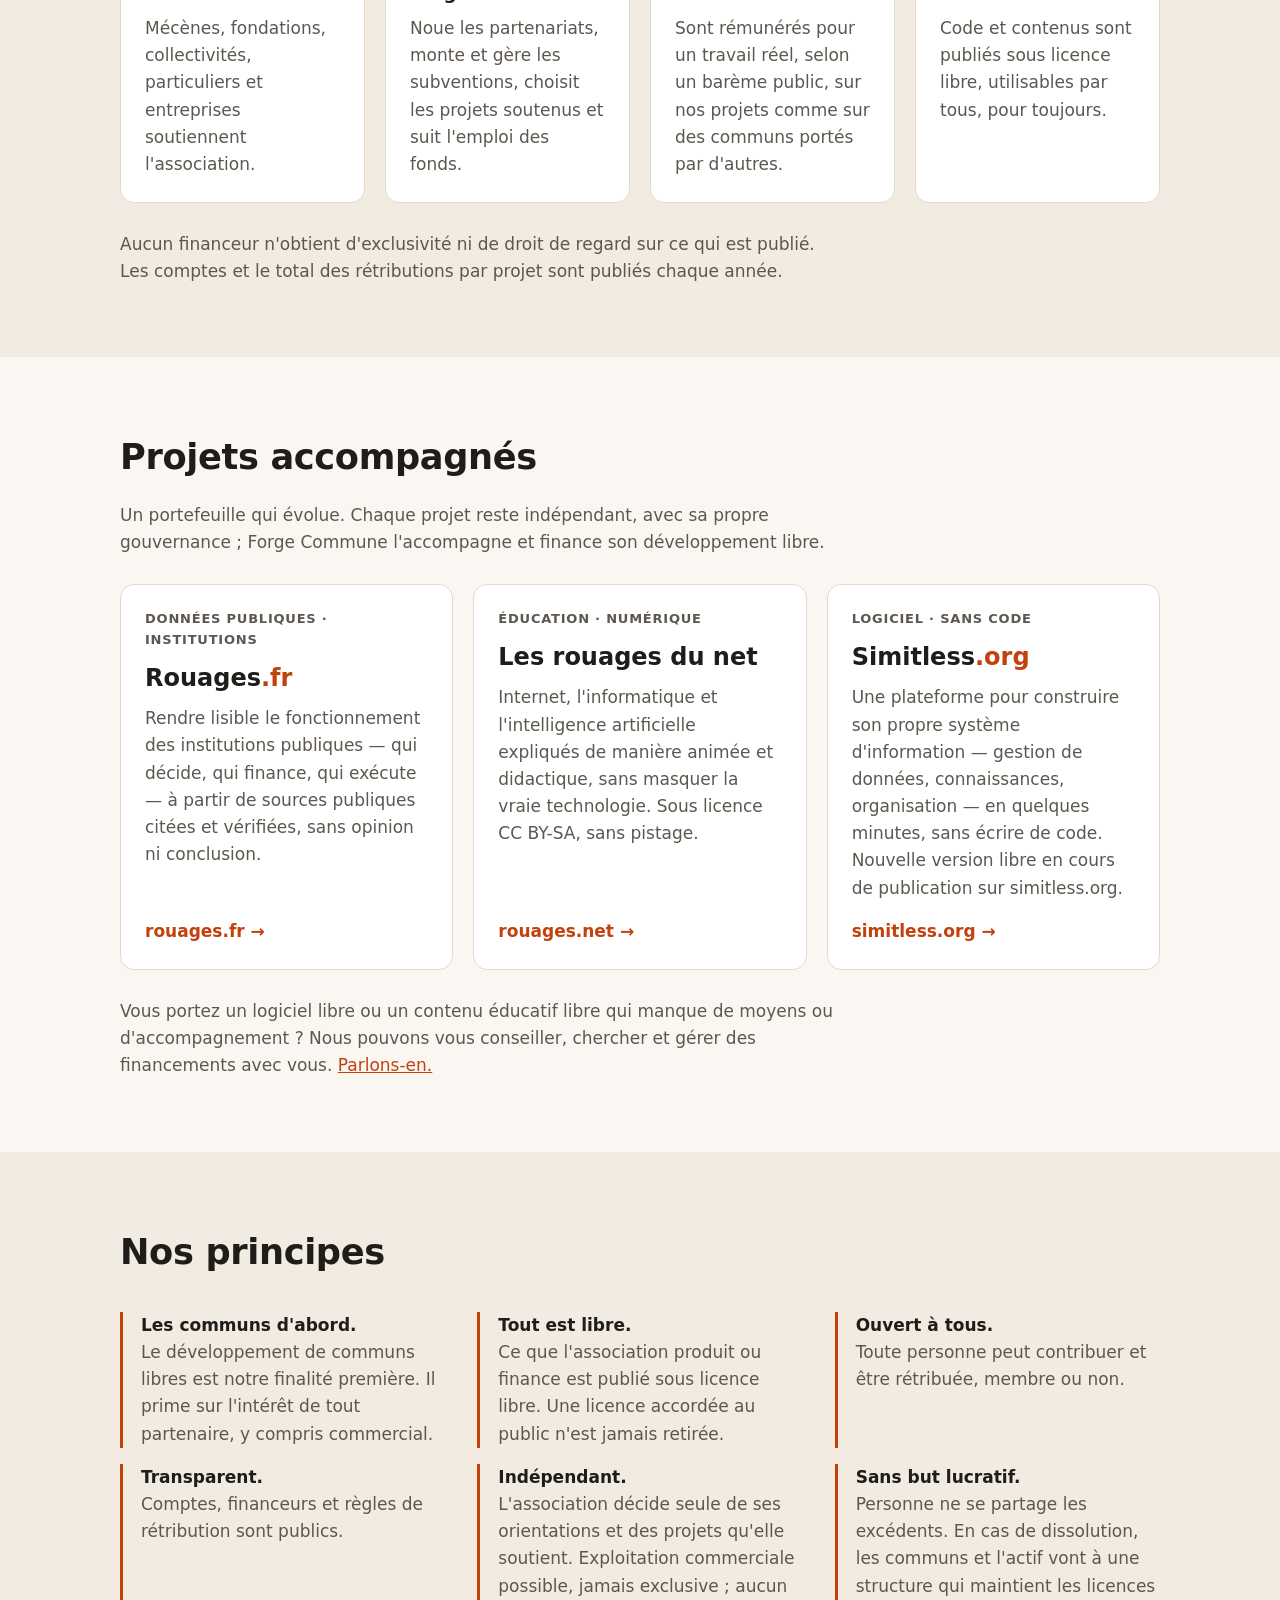
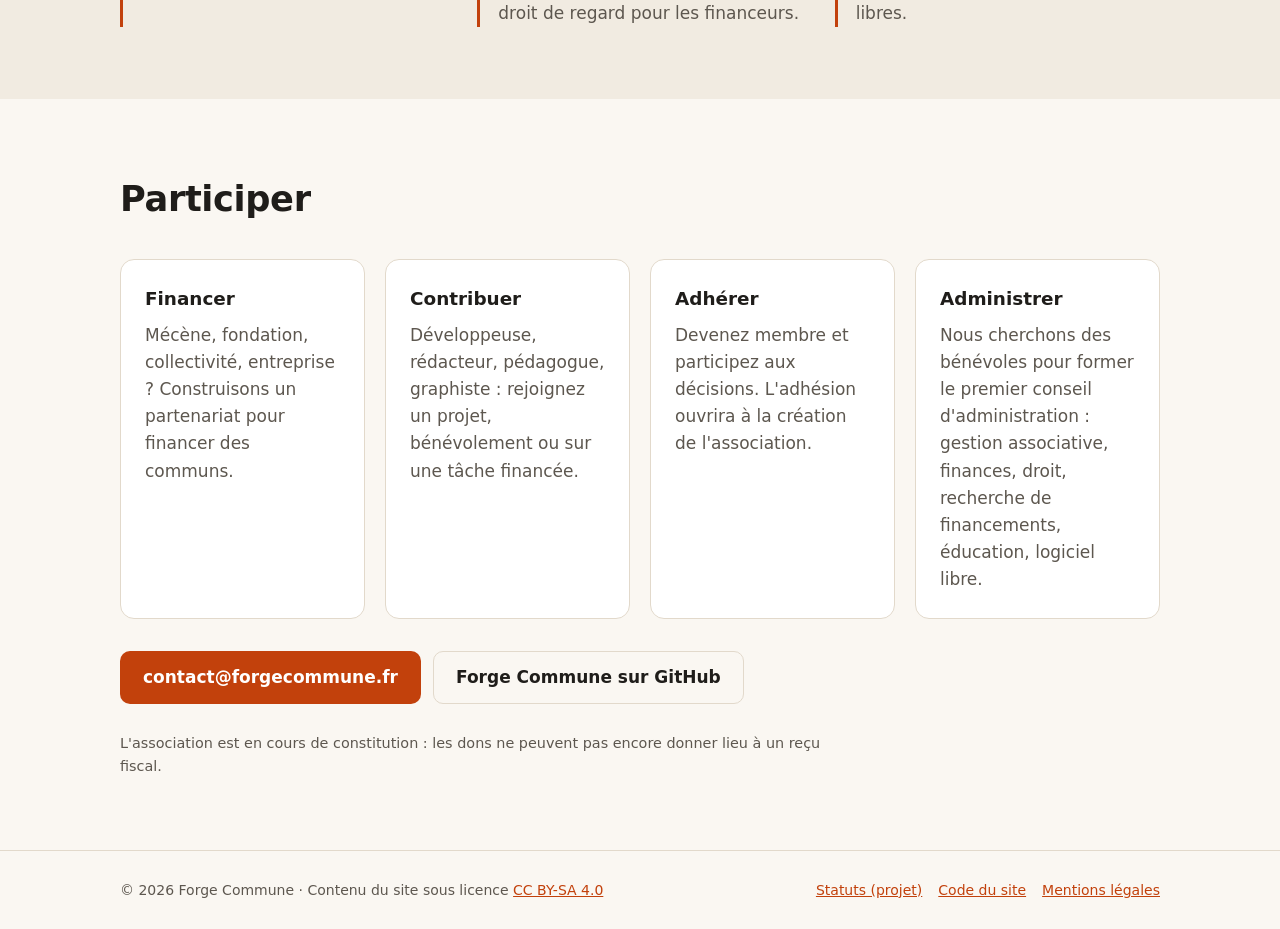
==== commit 77cbb997: "Projets accompagnés en portefeuille, principe « Les communs d’abord » Co-Authored-By: Claude Opus 5." ====
--- a/index.html
+++ b/index.html
@@ -128,7 +128,10 @@
 
     <section id="projets" class="section">
       <div class="wrap">
-        <h2>Les premiers projets</h2>
+        <h2>Projets accompagnés</h2>
+        <p class="lead-sm">Un portefeuille qui évolue. Chaque projet reste indépendant,
+          avec sa propre gouvernance&nbsp;; Forge Commune l'accompagne et finance son
+          développement libre.</p>
         <div class="grid grid-3">
           <article class="card project">
             <p class="project-tag">Données publiques · institutions</p>
@@ -174,6 +177,11 @@
         <h2>Nos principes</h2>
         <ul class="principles">
           <li>
+            <strong>Les communs d'abord.</strong>
+            Le développement de communs libres est notre finalité première. Il
+            prime sur l'intérêt de tout partenaire, y compris commercial.
+          </li>
+          <li>
             <strong>Tout est libre.</strong>
             Ce que l'association produit ou finance est publié sous licence
             libre. Une licence accordée au public n'est jamais retirée.
@@ -189,8 +197,8 @@
           <li>
             <strong>Indépendant.</strong>
             L'association décide seule de ses orientations et des projets
-            qu'elle soutient. Pas d'exclusivité pour les partenaires, pas de
-            droit de regard pour les financeurs.
+            qu'elle soutient. Exploitation commerciale possible, jamais
+            exclusive ; aucun droit de regard pour les financeurs.
           </li>
           <li>
             <strong>Sans but lucratif.</strong>
--- a/style.css
+++ b/style.css
@@ -195,6 +195,7 @@
 }
 @media (prefers-color-scheme: dark) { .flow-step { color: #1a0f08; } }
 
+.lead-sm { margin: -16px 0 28px; color: var(--muted); max-width: 720px; }
 .note { margin: 28px 0 0; color: var(--muted); max-width: 720px; }
 .note.small { font-size: 0.9rem; }
 
